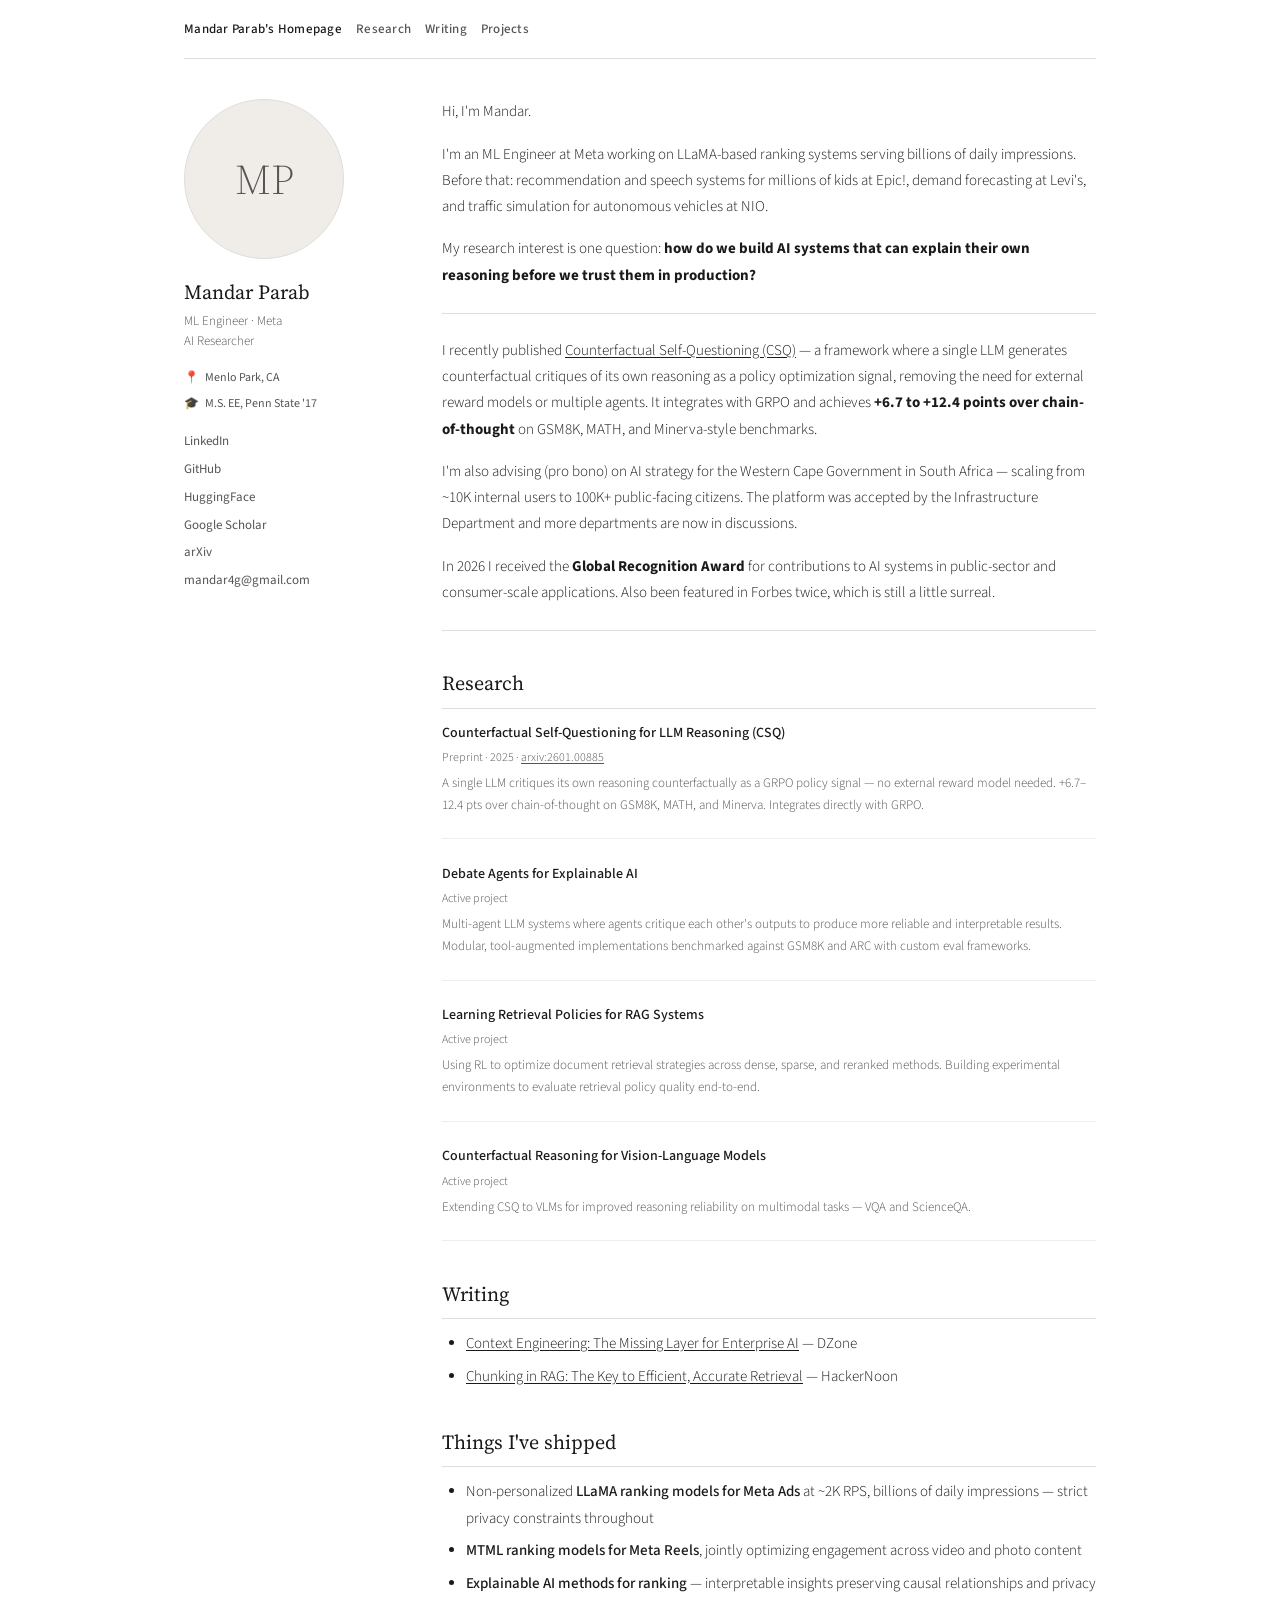
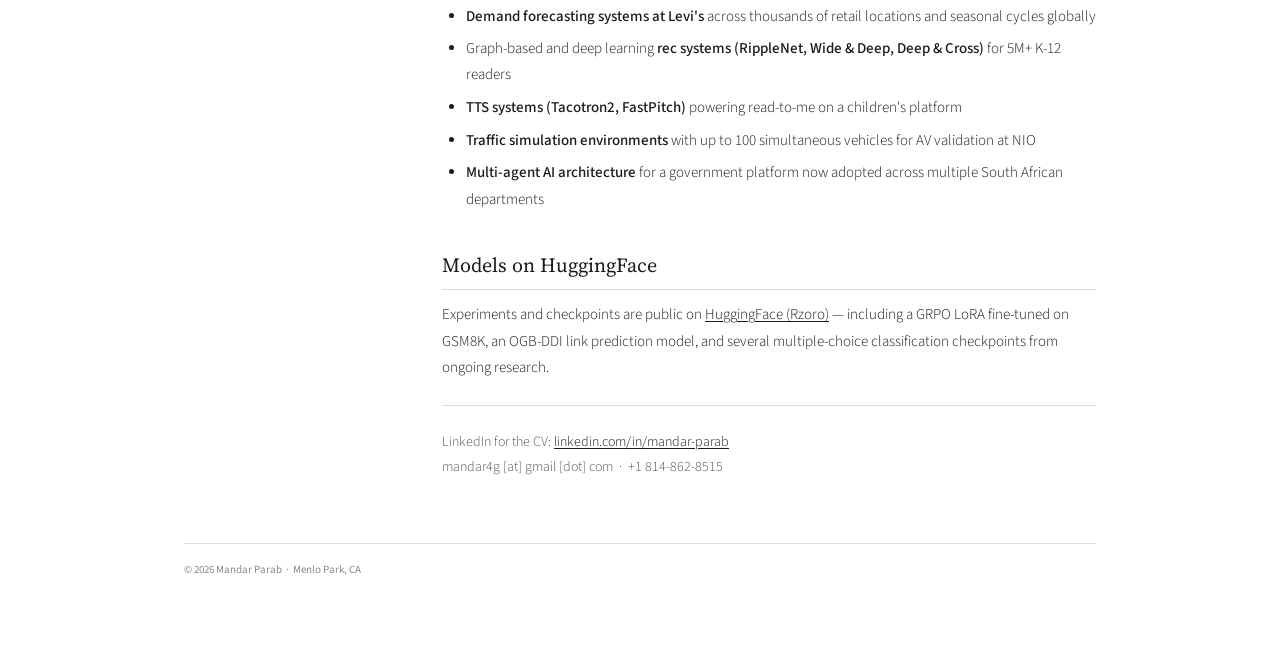
==== index.html @ c961f298 "initial site" ====
<!DOCTYPE html>
<html lang="en">
<head>
  <meta charset="UTF-8" />
  <meta name="viewport" content="width=device-width, initial-scale=1.0" />
  <title>Mandar Parab</title>
  <link rel="preconnect" href="https://fonts.googleapis.com" />
  <link rel="preconnect" href="https://fonts.gstatic.com" crossorigin />
  <link href="https://fonts.googleapis.com/css2?family=Source+Serif+4:ital,opsz,wght@0,8..60,300;0,8..60,400;1,8..60,300;1,8..60,400&family=Source+Sans+3:wght@300;400;500&display=swap" rel="stylesheet" />
  <style>
    *, *::before, *::after { box-sizing: border-box; margin: 0; padding: 0; }

    :root {
      --text: #1a1a1a;
      --text-muted: #555;
      --text-light: #888;
      --border: #ddd;
      --bg: #fff;
      --link: #1a1a1a;
    }

    body {
      font-family: 'Source Sans 3', Georgia, sans-serif;
      font-size: 15px;
      line-height: 1.75;
      color: var(--text);
      background: var(--bg);
    }

    .wrap {
      max-width: 960px;
      margin: 0 auto;
      padding: 0 1.5rem 5rem;
    }

    /* ── Nav ── */
    .topnav {
      border-bottom: 1px solid var(--border);
      padding: 1rem 0;
      margin-bottom: 2.5rem;
    }

    .topnav ul {
      list-style: none;
      display: flex;
      flex-wrap: wrap;
      gap: 0;
    }

    .topnav a {
      font-size: 13px;
      font-weight: 500;
      color: var(--text-muted);
      text-decoration: none;
      padding: 4px 14px;
      letter-spacing: 0.02em;
    }

    .topnav a:first-child { padding-left: 0; }
    .topnav a:hover, .topnav a.active { color: var(--text); }

    /* ── Layout ── */
    .layout {
      display: grid;
      grid-template-columns: 210px 1fr;
      gap: 3rem;
      align-items: start;
    }

    /* ── Sidebar ── */
    .sidebar {
      position: sticky;
      top: 1.5rem;
    }

    .avatar {
      width: 160px;
      height: 160px;
      border-radius: 50%;
      background: #f0ede8;
      border: 1px solid var(--border);
      display: flex;
      align-items: center;
      justify-content: center;
      margin-bottom: 1rem;
      overflow: hidden;
    }

    /* Swap the initials div for <img> once you have a photo:
       <img src="images/profile.jpg" alt="Mandar Parab" style="width:100%;height:100%;object-fit:cover;"> */
    .avatar-initials {
      font-size: 42px;
      font-weight: 300;
      color: var(--text-muted);
      font-family: 'Source Serif 4', Georgia, serif;
    }

    .sidebar-name {
      font-family: 'Source Serif 4', Georgia, serif;
      font-size: 20px;
      font-weight: 400;
      margin-bottom: 2px;
    }

    .sidebar-sub {
      font-size: 13px;
      color: var(--text-muted);
      font-weight: 300;
      margin-bottom: 1rem;
      line-height: 1.5;
    }

    .sidebar-meta {
      font-size: 12px;
      color: var(--text-muted);
      margin-bottom: 1rem;
    }

    .sidebar-meta-item {
      display: flex;
      align-items: flex-start;
      gap: 6px;
      margin-bottom: 5px;
    }

    .sidebar-links {
      list-style: none;
      font-size: 13px;
      margin-top: 1rem;
      display: flex;
      flex-direction: column;
      gap: 5px;
    }

    .sidebar-links a {
      color: var(--text-muted);
      text-decoration: none;
    }

    .sidebar-links a:hover {
      color: var(--text);
      text-decoration: underline;
    }

    /* ── Main ── */
    .main p {
      margin-bottom: 1rem;
      font-weight: 300;
    }

    .main h2 {
      font-family: 'Source Serif 4', Georgia, serif;
      font-size: 20px;
      font-weight: 400;
      margin: 2.2rem 0 0.75rem;
      padding-bottom: 0.4rem;
      border-bottom: 1px solid var(--border);
    }

    .main a {
      color: var(--link);
      text-decoration: underline;
      text-underline-offset: 2px;
    }

    .main a:hover { opacity: 0.65; }

    hr {
      border: none;
      border-top: 1px solid var(--border);
      margin: 1.5rem 0;
    }

    .main ul {
      padding-left: 1.5rem;
      margin-bottom: 1rem;
    }

    .main ul li {
      font-weight: 300;
      margin-bottom: 0.4rem;
    }

    .main ul li strong { font-weight: 500; }

    /* ── Research papers ── */
    .paper {
      margin-bottom: 1.4rem;
      padding-bottom: 1.4rem;
      border-bottom: 1px solid #eee;
    }

    .paper:last-child { border-bottom: none; margin-bottom: 0; padding-bottom: 0; }

    .paper-title {
      font-weight: 500;
      font-size: 14px;
      margin-bottom: 2px;
    }

    .paper-meta {
      font-size: 12px;
      color: var(--text-muted);
      font-weight: 300;
      margin-bottom: 5px;
    }

    .paper-meta a {
      color: var(--text-muted);
    }

    .paper-desc {
      font-size: 13px;
      color: var(--text-muted);
      font-weight: 300;
      line-height: 1.65;
    }

    /* ── Contact ── */
    .contact-line {
      font-size: 14px;
      color: var(--text-muted);
      font-weight: 300;
    }

    /* ── Footer ── */
    .footer {
      margin-top: 3rem;
      padding-top: 1rem;
      border-top: 1px solid var(--border);
      font-size: 11px;
      color: var(--text-light);
    }

    /* ── Responsive ── */
    @media (max-width: 640px) {
      .layout { grid-template-columns: 1fr; }
      .sidebar { position: static; }
      .avatar { width: 120px; height: 120px; }
      .topnav a { font-size: 12px; padding: 4px 8px; }
    }
  </style>
</head>
<body>
<div class="wrap">

  <nav class="topnav">
    <ul>
      <li><a href="index.html" class="active">Mandar Parab's Homepage</a></li>
      <li><a href="#research">Research</a></li>
      <li><a href="#writing">Writing</a></li>
      <li><a href="#projects">Projects</a></li>
    </ul>
  </nav>

  <div class="layout">

    <!-- ── Sidebar ── -->
    <aside class="sidebar">
      <div class="avatar">
        <!-- Replace with: <img src="images/profile.jpg" alt="Mandar Parab" style="width:100%;height:100%;object-fit:cover;border-radius:50%;"> -->
        <span class="avatar-initials">MP</span>
      </div>

      <div class="sidebar-name">Mandar Parab</div>
      <div class="sidebar-sub">
        ML Engineer · Meta<br>
        AI Researcher
      </div>

      <div class="sidebar-meta">
        <div class="sidebar-meta-item">
          <span>📍</span>
          <span>Menlo Park, CA</span>
        </div>
        <div class="sidebar-meta-item">
          <span>🎓</span>
          <span>M.S. EE, Penn State '17</span>
        </div>
      </div>

      <ul class="sidebar-links">
        <li><a href="https://www.linkedin.com/in/mandar-parab" target="_blank">LinkedIn</a></li>
        <li><a href="https://github.com/m-np" target="_blank">GitHub</a></li>
        <li><a href="https://huggingface.co/Rzoro" target="_blank">HuggingFace</a></li>
        <li><a href="https://scholar.google.com/citations?user=GoEEL2kAAAAJ&hl=en" target="_blank">Google Scholar</a></li>
        <li><a href="https://arxiv.org/abs/2601.00885" target="_blank">arXiv</a></li>
        <li><a href="mailto:mandar4g@gmail.com">mandar4g@gmail.com</a></li>
      </ul>
    </aside>

    <!-- ── Main content ── -->
    <main class="main">

      <p>Hi, I'm Mandar.</p>

      <p>
        I'm an ML Engineer at Meta working on LLaMA-based ranking systems serving billions of daily impressions. Before that: recommendation and speech systems for millions of kids at Epic!, demand forecasting at Levi's, and traffic simulation for autonomous vehicles at NIO.
      </p>

      <p>
        My research interest is one question: <strong>how do we build AI systems that can explain their own reasoning before we trust them in production?</strong>
      </p>

      <hr>

      <p>
        I recently published <a href="https://arxiv.org/abs/2601.00885" target="_blank">Counterfactual Self-Questioning (CSQ)</a> — a framework where a single LLM generates counterfactual critiques of its own reasoning as a policy optimization signal, removing the need for external reward models or multiple agents. It integrates with GRPO and achieves <strong>+6.7 to +12.4 points over chain-of-thought</strong> on GSM8K, MATH, and Minerva-style benchmarks.
      </p>

      <p>
        I'm also advising (pro bono) on AI strategy for the Western Cape Government in South Africa — scaling from ~10K internal users to 100K+ public-facing citizens. The platform was accepted by the Infrastructure Department and more departments are now in discussions.
      </p>

      <p>
        In 2026 I received the <strong>Global Recognition Award</strong> for contributions to AI systems in public-sector and consumer-scale applications. Also been featured in Forbes twice, which is still a little surreal.
      </p>

      <hr>

      <!-- ── Research ── -->
      <h2 id="research">Research</h2>

      <div class="paper">
        <div class="paper-title">Counterfactual Self-Questioning for LLM Reasoning (CSQ)</div>
        <div class="paper-meta">Preprint · 2025 · <a href="https://arxiv.org/abs/2601.00885" target="_blank">arxiv:2601.00885</a></div>
        <div class="paper-desc">A single LLM critiques its own reasoning counterfactually as a GRPO policy signal — no external reward model needed. +6.7–12.4 pts over chain-of-thought on GSM8K, MATH, and Minerva. Integrates directly with GRPO.</div>
      </div>

      <div class="paper">
        <div class="paper-title">Debate Agents for Explainable AI</div>
        <div class="paper-meta">Active project</div>
        <div class="paper-desc">Multi-agent LLM systems where agents critique each other's outputs to produce more reliable and interpretable results. Modular, tool-augmented implementations benchmarked against GSM8K and ARC with custom eval frameworks.</div>
      </div>

      <div class="paper">
        <div class="paper-title">Learning Retrieval Policies for RAG Systems</div>
        <div class="paper-meta">Active project</div>
        <div class="paper-desc">Using RL to optimize document retrieval strategies across dense, sparse, and reranked methods. Building experimental environments to evaluate retrieval policy quality end-to-end.</div>
      </div>

      <div class="paper">
        <div class="paper-title">Counterfactual Reasoning for Vision-Language Models</div>
        <div class="paper-meta">Active project</div>
        <div class="paper-desc">Extending CSQ to VLMs for improved reasoning reliability on multimodal tasks — VQA and ScienceQA.</div>
      </div>

      <!-- ── Writing ── -->
      <h2 id="writing">Writing</h2>

      <ul>
        <li>
          <a href="https://dzone.com/articles/context-engineering-the-missing-layer-for-enterpri" target="_blank">Context Engineering: The Missing Layer for Enterprise AI</a>
          — DZone
        </li>
        <li>
          <a href="https://hackernoon.com/chunking-in-rag-the-key-to-efficient-accurate-retrieval" target="_blank">Chunking in RAG: The Key to Efficient, Accurate Retrieval</a>
          — HackerNoon
        </li>
      </ul>

      <!-- ── Projects ── -->
      <h2 id="projects">Things I've shipped</h2>

      <ul>
        <li>Non-personalized <strong>LLaMA ranking models for Meta Ads</strong> at ~2K RPS, billions of daily impressions — strict privacy constraints throughout</li>
        <li><strong>MTML ranking models for Meta Reels</strong>, jointly optimizing engagement across video and photo content</li>
        <li><strong>Explainable AI methods for ranking</strong> — interpretable insights preserving causal relationships and privacy</li>
        <li><strong>Demand forecasting systems at Levi's</strong> across thousands of retail locations and seasonal cycles globally</li>
        <li>Graph-based and deep learning <strong>rec systems (RippleNet, Wide &amp; Deep, Deep &amp; Cross)</strong> for 5M+ K-12 readers</li>
        <li><strong>TTS systems (Tacotron2, FastPitch)</strong> powering read-to-me on a children's platform</li>
        <li><strong>Traffic simulation environments</strong> with up to 100 simultaneous vehicles for AV validation at NIO</li>
        <li><strong>Multi-agent AI architecture</strong> for a government platform now adopted across multiple South African departments</li>
      </ul>

      <h2>Models on HuggingFace</h2>

      <p>
        Experiments and checkpoints are public on <a href="https://huggingface.co/Rzoro" target="_blank">HuggingFace (Rzoro)</a> — including a GRPO LoRA fine-tuned on GSM8K, an OGB-DDI link prediction model, and several multiple-choice classification checkpoints from ongoing research.
      </p>

      <hr>

      <p class="contact-line">
        LinkedIn for the CV: <a href="https://www.linkedin.com/in/mandar-parab" target="_blank">linkedin.com/in/mandar-parab</a><br>
        mandar4g [at] gmail [dot] com &nbsp;·&nbsp; +1 814-862-8515
      </p>

    </main>
  </div>

  <div class="footer">
    &copy; 2026 Mandar Parab &nbsp;·&nbsp; Menlo Park, CA
  </div>

</div>
</body>
</html>
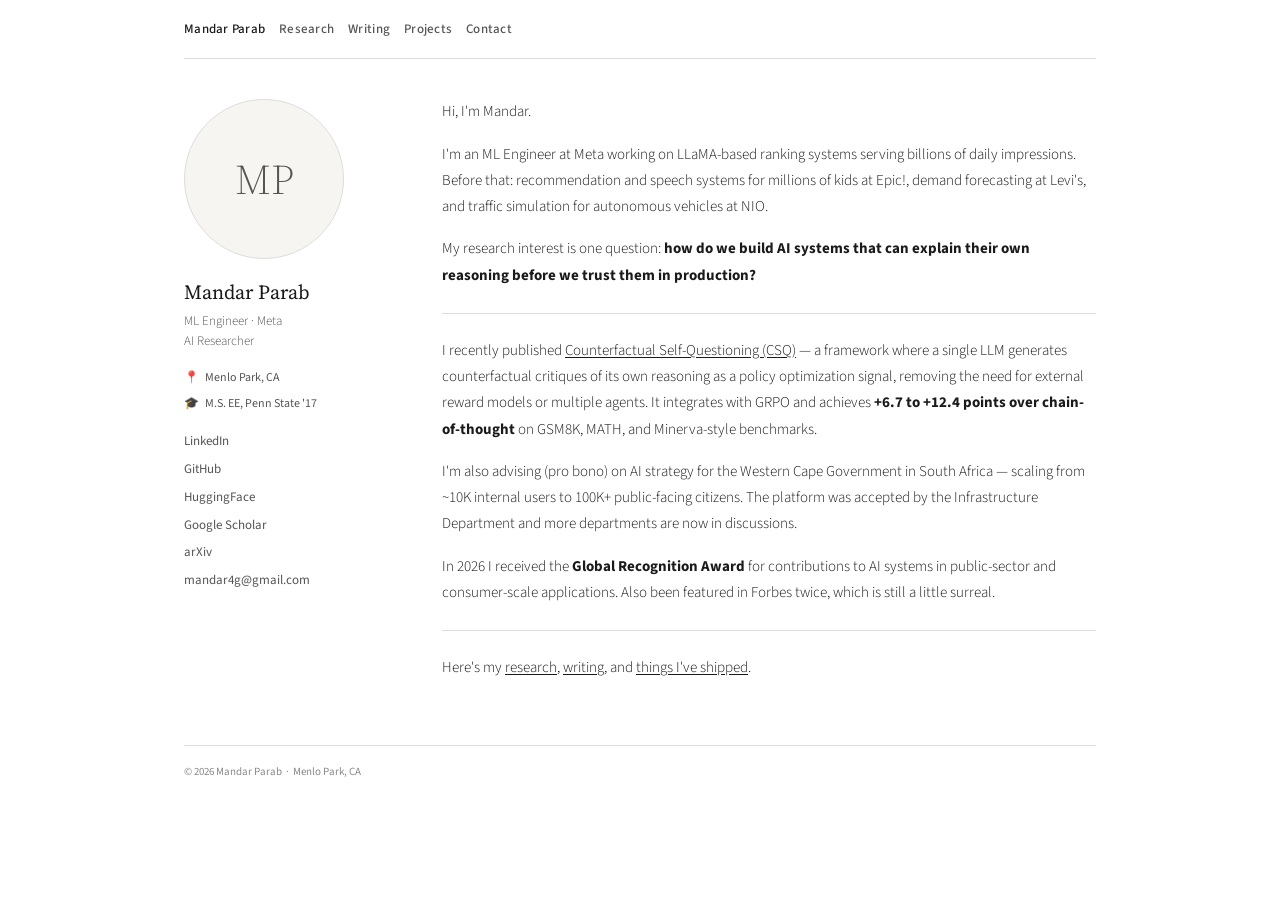
==== commit e18a935e: "add multi files" ====
--- a/index.html
+++ b/index.html
@@ -7,278 +7,35 @@
   <link rel="preconnect" href="https://fonts.googleapis.com" />
   <link rel="preconnect" href="https://fonts.gstatic.com" crossorigin />
   <link href="https://fonts.googleapis.com/css2?family=Source+Serif+4:ital,opsz,wght@0,8..60,300;0,8..60,400;1,8..60,300;1,8..60,400&family=Source+Sans+3:wght@300;400;500&display=swap" rel="stylesheet" />
-  <style>
-    *, *::before, *::after { box-sizing: border-box; margin: 0; padding: 0; }
-
-    :root {
-      --text: #1a1a1a;
-      --text-muted: #555;
-      --text-light: #888;
-      --border: #ddd;
-      --bg: #fff;
-      --link: #1a1a1a;
-    }
-
-    body {
-      font-family: 'Source Sans 3', Georgia, sans-serif;
-      font-size: 15px;
-      line-height: 1.75;
-      color: var(--text);
-      background: var(--bg);
-    }
-
-    .wrap {
-      max-width: 960px;
-      margin: 0 auto;
-      padding: 0 1.5rem 5rem;
-    }
-
-    /* ── Nav ── */
-    .topnav {
-      border-bottom: 1px solid var(--border);
-      padding: 1rem 0;
-      margin-bottom: 2.5rem;
-    }
-
-    .topnav ul {
-      list-style: none;
-      display: flex;
-      flex-wrap: wrap;
-      gap: 0;
-    }
-
-    .topnav a {
-      font-size: 13px;
-      font-weight: 500;
-      color: var(--text-muted);
-      text-decoration: none;
-      padding: 4px 14px;
-      letter-spacing: 0.02em;
-    }
-
-    .topnav a:first-child { padding-left: 0; }
-    .topnav a:hover, .topnav a.active { color: var(--text); }
-
-    /* ── Layout ── */
-    .layout {
-      display: grid;
-      grid-template-columns: 210px 1fr;
-      gap: 3rem;
-      align-items: start;
-    }
-
-    /* ── Sidebar ── */
-    .sidebar {
-      position: sticky;
-      top: 1.5rem;
-    }
-
-    .avatar {
-      width: 160px;
-      height: 160px;
-      border-radius: 50%;
-      background: #f0ede8;
-      border: 1px solid var(--border);
-      display: flex;
-      align-items: center;
-      justify-content: center;
-      margin-bottom: 1rem;
-      overflow: hidden;
-    }
-
-    /* Swap the initials div for <img> once you have a photo:
-       <img src="images/profile.jpg" alt="Mandar Parab" style="width:100%;height:100%;object-fit:cover;"> */
-    .avatar-initials {
-      font-size: 42px;
-      font-weight: 300;
-      color: var(--text-muted);
-      font-family: 'Source Serif 4', Georgia, serif;
-    }
-
-    .sidebar-name {
-      font-family: 'Source Serif 4', Georgia, serif;
-      font-size: 20px;
-      font-weight: 400;
-      margin-bottom: 2px;
-    }
-
-    .sidebar-sub {
-      font-size: 13px;
-      color: var(--text-muted);
-      font-weight: 300;
-      margin-bottom: 1rem;
-      line-height: 1.5;
-    }
-
-    .sidebar-meta {
-      font-size: 12px;
-      color: var(--text-muted);
-      margin-bottom: 1rem;
-    }
-
-    .sidebar-meta-item {
-      display: flex;
-      align-items: flex-start;
-      gap: 6px;
-      margin-bottom: 5px;
-    }
-
-    .sidebar-links {
-      list-style: none;
-      font-size: 13px;
-      margin-top: 1rem;
-      display: flex;
-      flex-direction: column;
-      gap: 5px;
-    }
-
-    .sidebar-links a {
-      color: var(--text-muted);
-      text-decoration: none;
-    }
-
-    .sidebar-links a:hover {
-      color: var(--text);
-      text-decoration: underline;
-    }
-
-    /* ── Main ── */
-    .main p {
-      margin-bottom: 1rem;
-      font-weight: 300;
-    }
-
-    .main h2 {
-      font-family: 'Source Serif 4', Georgia, serif;
-      font-size: 20px;
-      font-weight: 400;
-      margin: 2.2rem 0 0.75rem;
-      padding-bottom: 0.4rem;
-      border-bottom: 1px solid var(--border);
-    }
-
-    .main a {
-      color: var(--link);
-      text-decoration: underline;
-      text-underline-offset: 2px;
-    }
-
-    .main a:hover { opacity: 0.65; }
-
-    hr {
-      border: none;
-      border-top: 1px solid var(--border);
-      margin: 1.5rem 0;
-    }
-
-    .main ul {
-      padding-left: 1.5rem;
-      margin-bottom: 1rem;
-    }
-
-    .main ul li {
-      font-weight: 300;
-      margin-bottom: 0.4rem;
-    }
-
-    .main ul li strong { font-weight: 500; }
-
-    /* ── Research papers ── */
-    .paper {
-      margin-bottom: 1.4rem;
-      padding-bottom: 1.4rem;
-      border-bottom: 1px solid #eee;
-    }
-
-    .paper:last-child { border-bottom: none; margin-bottom: 0; padding-bottom: 0; }
-
-    .paper-title {
-      font-weight: 500;
-      font-size: 14px;
-      margin-bottom: 2px;
-    }
-
-    .paper-meta {
-      font-size: 12px;
-      color: var(--text-muted);
-      font-weight: 300;
-      margin-bottom: 5px;
-    }
-
-    .paper-meta a {
-      color: var(--text-muted);
-    }
-
-    .paper-desc {
-      font-size: 13px;
-      color: var(--text-muted);
-      font-weight: 300;
-      line-height: 1.65;
-    }
-
-    /* ── Contact ── */
-    .contact-line {
-      font-size: 14px;
-      color: var(--text-muted);
-      font-weight: 300;
-    }
-
-    /* ── Footer ── */
-    .footer {
-      margin-top: 3rem;
-      padding-top: 1rem;
-      border-top: 1px solid var(--border);
-      font-size: 11px;
-      color: var(--text-light);
-    }
-
-    /* ── Responsive ── */
-    @media (max-width: 640px) {
-      .layout { grid-template-columns: 1fr; }
-      .sidebar { position: static; }
-      .avatar { width: 120px; height: 120px; }
-      .topnav a { font-size: 12px; padding: 4px 8px; }
-    }
-  </style>
+  <link rel="stylesheet" href="css/style.css" />
 </head>
 <body>
 <div class="wrap">
 
   <nav class="topnav">
     <ul>
-      <li><a href="index.html" class="active">Mandar Parab's Homepage</a></li>
-      <li><a href="#research">Research</a></li>
-      <li><a href="#writing">Writing</a></li>
-      <li><a href="#projects">Projects</a></li>
+      <li><a href="index.html" class="active">Mandar Parab</a></li>
+      <li><a href="research.html">Research</a></li>
+      <li><a href="writing.html">Writing</a></li>
+      <li><a href="projects.html">Projects</a></li>
+      <li><a href="contact.html">Contact</a></li>
     </ul>
   </nav>
 
   <div class="layout">
 
-    <!-- ── Sidebar ── -->
     <aside class="sidebar">
       <div class="avatar">
-        <!-- Replace with: <img src="images/profile.jpg" alt="Mandar Parab" style="width:100%;height:100%;object-fit:cover;border-radius:50%;"> -->
+        <!-- Add your photo: replace the span below with
+             <img src="images/profile.jpg" alt="Mandar Parab"> -->
         <span class="avatar-initials">MP</span>
       </div>
-
       <div class="sidebar-name">Mandar Parab</div>
-      <div class="sidebar-sub">
-        ML Engineer · Meta<br>
-        AI Researcher
+      <div class="sidebar-sub">ML Engineer · Meta<br>AI Researcher</div>
+      <div class="sidebar-meta">
+        <div class="sidebar-meta-item"><span>📍</span><span>Menlo Park, CA</span></div>
+        <div class="sidebar-meta-item"><span>🎓</span><span>M.S. EE, Penn State '17</span></div>
       </div>
-
-      <div class="sidebar-meta">
-        <div class="sidebar-meta-item">
-          <span>📍</span>
-          <span>Menlo Park, CA</span>
-        </div>
-        <div class="sidebar-meta-item">
-          <span>🎓</span>
-          <span>M.S. EE, Penn State '17</span>
-        </div>
-      </div>
-
       <ul class="sidebar-links">
         <li><a href="https://www.linkedin.com/in/mandar-parab" target="_blank">LinkedIn</a></li>
         <li><a href="https://github.com/m-np" target="_blank">GitHub</a></li>
@@ -289,109 +46,54 @@
       </ul>
     </aside>
 
-    <!-- ── Main content ── -->
     <main class="main">
-
       <p>Hi, I'm Mandar.</p>
 
       <p>
-        I'm an ML Engineer at Meta working on LLaMA-based ranking systems serving billions of daily impressions. Before that: recommendation and speech systems for millions of kids at Epic!, demand forecasting at Levi's, and traffic simulation for autonomous vehicles at NIO.
+        I'm an ML Engineer at Meta working on LLaMA-based ranking systems serving billions of daily impressions.
+        Before that: recommendation and speech systems for millions of kids at Epic!, demand forecasting at Levi's,
+        and traffic simulation for autonomous vehicles at NIO.
       </p>
 
       <p>
-        My research interest is one question: <strong>how do we build AI systems that can explain their own reasoning before we trust them in production?</strong>
+        My research interest is one question: <strong>how do we build AI systems that can explain their own
+        reasoning before we trust them in production?</strong>
       </p>
 
       <hr>
 
       <p>
-        I recently published <a href="https://arxiv.org/abs/2601.00885" target="_blank">Counterfactual Self-Questioning (CSQ)</a> — a framework where a single LLM generates counterfactual critiques of its own reasoning as a policy optimization signal, removing the need for external reward models or multiple agents. It integrates with GRPO and achieves <strong>+6.7 to +12.4 points over chain-of-thought</strong> on GSM8K, MATH, and Minerva-style benchmarks.
+        I recently published <a href="https://arxiv.org/abs/2601.00885" target="_blank">Counterfactual
+        Self-Questioning (CSQ)</a> — a framework where a single LLM generates counterfactual critiques of its
+        own reasoning as a policy optimization signal, removing the need for external reward models or multiple
+        agents. It integrates with GRPO and achieves <strong>+6.7 to +12.4 points over chain-of-thought</strong>
+        on GSM8K, MATH, and Minerva-style benchmarks.
       </p>
 
       <p>
-        I'm also advising (pro bono) on AI strategy for the Western Cape Government in South Africa — scaling from ~10K internal users to 100K+ public-facing citizens. The platform was accepted by the Infrastructure Department and more departments are now in discussions.
+        I'm also advising (pro bono) on AI strategy for the Western Cape Government in South Africa — scaling
+        from ~10K internal users to 100K+ public-facing citizens. The platform was accepted by the Infrastructure
+        Department and more departments are now in discussions.
       </p>
 
       <p>
-        In 2026 I received the <strong>Global Recognition Award</strong> for contributions to AI systems in public-sector and consumer-scale applications. Also been featured in Forbes twice, which is still a little surreal.
+        In 2026 I received the <strong>Global Recognition Award</strong> for contributions to AI systems in
+        public-sector and consumer-scale applications. Also been featured in Forbes twice, which is still
+        a little surreal.
       </p>
 
       <hr>
 
-      <!-- ── Research ── -->
-      <h2 id="research">Research</h2>
+      <p>
+        Here's my <a href="research.html">research</a>,
+        <a href="writing.html">writing</a>,
+        and <a href="projects.html">things I've shipped</a>.
+      </p>
+    </main>
 
-      <div class="paper">
-        <div class="paper-title">Counterfactual Self-Questioning for LLM Reasoning (CSQ)</div>
-        <div class="paper-meta">Preprint · 2025 · <a href="https://arxiv.org/abs/2601.00885" target="_blank">arxiv:2601.00885</a></div>
-        <div class="paper-desc">A single LLM critiques its own reasoning counterfactually as a GRPO policy signal — no external reward model needed. +6.7–12.4 pts over chain-of-thought on GSM8K, MATH, and Minerva. Integrates directly with GRPO.</div>
-      </div>
-
-      <div class="paper">
-        <div class="paper-title">Debate Agents for Explainable AI</div>
-        <div class="paper-meta">Active project</div>
-        <div class="paper-desc">Multi-agent LLM systems where agents critique each other's outputs to produce more reliable and interpretable results. Modular, tool-augmented implementations benchmarked against GSM8K and ARC with custom eval frameworks.</div>
-      </div>
-
-      <div class="paper">
-        <div class="paper-title">Learning Retrieval Policies for RAG Systems</div>
-        <div class="paper-meta">Active project</div>
-        <div class="paper-desc">Using RL to optimize document retrieval strategies across dense, sparse, and reranked methods. Building experimental environments to evaluate retrieval policy quality end-to-end.</div>
-      </div>
-
-      <div class="paper">
-        <div class="paper-title">Counterfactual Reasoning for Vision-Language Models</div>
-        <div class="paper-meta">Active project</div>
-        <div class="paper-desc">Extending CSQ to VLMs for improved reasoning reliability on multimodal tasks — VQA and ScienceQA.</div>
-      </div>
-
-      <!-- ── Writing ── -->
-      <h2 id="writing">Writing</h2>
-
-      <ul>
-        <li>
-          <a href="https://dzone.com/articles/context-engineering-the-missing-layer-for-enterpri" target="_blank">Context Engineering: The Missing Layer for Enterprise AI</a>
-          — DZone
-        </li>
-        <li>
-          <a href="https://hackernoon.com/chunking-in-rag-the-key-to-efficient-accurate-retrieval" target="_blank">Chunking in RAG: The Key to Efficient, Accurate Retrieval</a>
-          — HackerNoon
-        </li>
-      </ul>
-
-      <!-- ── Projects ── -->
-      <h2 id="projects">Things I've shipped</h2>
-
-      <ul>
-        <li>Non-personalized <strong>LLaMA ranking models for Meta Ads</strong> at ~2K RPS, billions of daily impressions — strict privacy constraints throughout</li>
-        <li><strong>MTML ranking models for Meta Reels</strong>, jointly optimizing engagement across video and photo content</li>
-        <li><strong>Explainable AI methods for ranking</strong> — interpretable insights preserving causal relationships and privacy</li>
-        <li><strong>Demand forecasting systems at Levi's</strong> across thousands of retail locations and seasonal cycles globally</li>
-        <li>Graph-based and deep learning <strong>rec systems (RippleNet, Wide &amp; Deep, Deep &amp; Cross)</strong> for 5M+ K-12 readers</li>
-        <li><strong>TTS systems (Tacotron2, FastPitch)</strong> powering read-to-me on a children's platform</li>
-        <li><strong>Traffic simulation environments</strong> with up to 100 simultaneous vehicles for AV validation at NIO</li>
-        <li><strong>Multi-agent AI architecture</strong> for a government platform now adopted across multiple South African departments</li>
-      </ul>
-
-      <h2>Models on HuggingFace</h2>
-
-      <p>
-        Experiments and checkpoints are public on <a href="https://huggingface.co/Rzoro" target="_blank">HuggingFace (Rzoro)</a> — including a GRPO LoRA fine-tuned on GSM8K, an OGB-DDI link prediction model, and several multiple-choice classification checkpoints from ongoing research.
-      </p>
-
-      <hr>
-
-      <p class="contact-line">
-        LinkedIn for the CV: <a href="https://www.linkedin.com/in/mandar-parab" target="_blank">linkedin.com/in/mandar-parab</a><br>
-        mandar4g [at] gmail [dot] com &nbsp;·&nbsp; +1 814-862-8515
-      </p>
-
-    </main>
   </div>
 
-  <div class="footer">
-    &copy; 2026 Mandar Parab &nbsp;·&nbsp; Menlo Park, CA
-  </div>
+  <div class="footer">&copy; 2026 Mandar Parab &nbsp;·&nbsp; Menlo Park, CA</div>
 
 </div>
 </body>
--- a/css/style.css
+++ b/css/style.css
@@ -0,0 +1,348 @@
+/* ── Reset ── */
+*, *::before, *::after { box-sizing: border-box; margin: 0; padding: 0; }
+
+/* ── Variables ── */
+:root {
+  --text: #1a1a1a;
+  --text-muted: #555;
+  --text-light: #888;
+  --border: #ddd;
+  --border-light: #eee;
+  --bg: #fff;
+  --bg-soft: #f7f5f2;
+}
+
+/* ── Base ── */
+body {
+  font-family: 'Source Sans 3', Georgia, sans-serif;
+  font-size: 15px;
+  line-height: 1.75;
+  color: var(--text);
+  background: var(--bg);
+}
+
+a {
+  color: var(--text);
+  text-decoration: underline;
+  text-underline-offset: 2px;
+}
+
+a:hover { opacity: 0.65; }
+
+/* ── Wrapper ── */
+.wrap {
+  max-width: 960px;
+  margin: 0 auto;
+  padding: 0 1.5rem 5rem;
+}
+
+/* ── Top Nav ── */
+.topnav {
+  border-bottom: 1px solid var(--border);
+  padding: 1rem 0;
+  margin-bottom: 2.5rem;
+}
+
+.topnav ul {
+  list-style: none;
+  display: flex;
+  flex-wrap: wrap;
+  gap: 0;
+}
+
+.topnav a {
+  font-size: 13px;
+  font-weight: 500;
+  color: var(--text-muted);
+  text-decoration: none;
+  padding: 4px 14px;
+  letter-spacing: 0.02em;
+}
+
+.topnav a:first-child { padding-left: 0; }
+.topnav a:hover { color: var(--text); }
+.topnav a.active { color: var(--text); text-decoration: none; }
+
+/* ── Layout ── */
+.layout {
+  display: grid;
+  grid-template-columns: 210px 1fr;
+  gap: 3rem;
+  align-items: start;
+}
+
+/* ── Sidebar ── */
+.sidebar {
+  position: sticky;
+  top: 1.5rem;
+}
+
+.avatar {
+  width: 160px;
+  height: 160px;
+  border-radius: 50%;
+  background: var(--bg-soft);
+  border: 1px solid var(--border);
+  display: flex;
+  align-items: center;
+  justify-content: center;
+  margin-bottom: 1rem;
+  overflow: hidden;
+}
+
+.avatar img {
+  width: 100%;
+  height: 100%;
+  object-fit: cover;
+  border-radius: 50%;
+}
+
+.avatar-initials {
+  font-size: 42px;
+  font-weight: 300;
+  color: var(--text-muted);
+  font-family: 'Source Serif 4', Georgia, serif;
+}
+
+.sidebar-name {
+  font-family: 'Source Serif 4', Georgia, serif;
+  font-size: 20px;
+  font-weight: 400;
+  margin-bottom: 2px;
+}
+
+.sidebar-sub {
+  font-size: 13px;
+  color: var(--text-muted);
+  font-weight: 300;
+  margin-bottom: 1rem;
+  line-height: 1.5;
+}
+
+.sidebar-meta {
+  font-size: 12px;
+  color: var(--text-muted);
+  margin-bottom: 1rem;
+}
+
+.sidebar-meta-item {
+  display: flex;
+  align-items: flex-start;
+  gap: 6px;
+  margin-bottom: 5px;
+}
+
+.sidebar-links {
+  list-style: none;
+  font-size: 13px;
+  margin-top: 1rem;
+  display: flex;
+  flex-direction: column;
+  gap: 5px;
+}
+
+.sidebar-links a {
+  color: var(--text-muted);
+  text-decoration: none;
+}
+
+.sidebar-links a:hover {
+  color: var(--text);
+  text-decoration: underline;
+}
+
+/* ── Main content ── */
+.main p {
+  margin-bottom: 1rem;
+  font-weight: 300;
+}
+
+.main h1 {
+  font-family: 'Source Serif 4', Georgia, serif;
+  font-size: 26px;
+  font-weight: 400;
+  margin-bottom: 1.5rem;
+  padding-bottom: 0.5rem;
+  border-bottom: 1px solid var(--border);
+}
+
+.main h2 {
+  font-family: 'Source Serif 4', Georgia, serif;
+  font-size: 20px;
+  font-weight: 400;
+  margin: 2.2rem 0 0.75rem;
+  padding-bottom: 0.4rem;
+  border-bottom: 1px solid var(--border);
+}
+
+.main h3 {
+  font-size: 15px;
+  font-weight: 500;
+  margin-bottom: 0.3rem;
+}
+
+hr {
+  border: none;
+  border-top: 1px solid var(--border);
+  margin: 1.5rem 0;
+}
+
+.main ul {
+  padding-left: 1.5rem;
+  margin-bottom: 1rem;
+}
+
+.main ul li {
+  font-weight: 300;
+  margin-bottom: 0.4rem;
+}
+
+.main ul li strong { font-weight: 500; }
+
+/* ── Paper / Research card ── */
+.paper {
+  margin-bottom: 1.6rem;
+  padding-bottom: 1.6rem;
+  border-bottom: 1px solid var(--border-light);
+}
+
+.paper:last-child { border-bottom: none; margin-bottom: 0; padding-bottom: 0; }
+
+.paper-title {
+  font-weight: 500;
+  font-size: 15px;
+  margin-bottom: 2px;
+}
+
+.paper-meta {
+  font-size: 12px;
+  color: var(--text-muted);
+  font-weight: 300;
+  margin-bottom: 6px;
+}
+
+.paper-meta a { color: var(--text-muted); }
+
+.paper-desc {
+  font-size: 13px;
+  color: var(--text-muted);
+  font-weight: 300;
+  line-height: 1.65;
+}
+
+.paper-tags {
+  margin-top: 8px;
+  display: flex;
+  flex-wrap: wrap;
+  gap: 5px;
+}
+
+.tag {
+  font-size: 11px;
+  padding: 2px 8px;
+  border: 1px solid var(--border);
+  color: var(--text-muted);
+  letter-spacing: 0.04em;
+  border-radius: 2px;
+}
+
+/* ── Writing card ── */
+.writing-item {
+  margin-bottom: 1.4rem;
+  padding-bottom: 1.4rem;
+  border-bottom: 1px solid var(--border-light);
+}
+
+.writing-item:last-child { border-bottom: none; }
+
+.writing-pub {
+  font-size: 11px;
+  text-transform: uppercase;
+  letter-spacing: 0.09em;
+  color: var(--text-light);
+  margin-bottom: 4px;
+}
+
+.writing-title {
+  font-family: 'Source Serif 4', Georgia, serif;
+  font-size: 17px;
+  font-weight: 400;
+  margin-bottom: 4px;
+}
+
+.writing-desc {
+  font-size: 13px;
+  color: var(--text-muted);
+  font-weight: 300;
+  margin-bottom: 6px;
+  line-height: 1.6;
+}
+
+/* ── Project / shipped item ── */
+.project-item {
+  margin-bottom: 1.6rem;
+  padding-bottom: 1.6rem;
+  border-bottom: 1px solid var(--border-light);
+}
+
+.project-item:last-child { border-bottom: none; }
+
+.project-company {
+  font-size: 11px;
+  text-transform: uppercase;
+  letter-spacing: 0.09em;
+  color: var(--text-light);
+  margin-bottom: 3px;
+}
+
+.project-title {
+  font-weight: 500;
+  font-size: 15px;
+  margin-bottom: 5px;
+}
+
+.project-desc {
+  font-size: 13px;
+  color: var(--text-muted);
+  font-weight: 300;
+  line-height: 1.65;
+}
+
+/* ── Contact ── */
+.contact-block {
+  margin-bottom: 2rem;
+}
+
+.contact-label {
+  font-size: 11px;
+  text-transform: uppercase;
+  letter-spacing: 0.09em;
+  color: var(--text-light);
+  margin-bottom: 4px;
+}
+
+.contact-value {
+  font-size: 15px;
+  font-weight: 300;
+}
+
+.contact-value a {
+  color: var(--text);
+}
+
+/* ── Footer ── */
+.footer {
+  margin-top: 3rem;
+  padding-top: 1rem;
+  border-top: 1px solid var(--border);
+  font-size: 11px;
+  color: var(--text-light);
+}
+
+/* ── Responsive ── */
+@media (max-width: 640px) {
+  .layout { grid-template-columns: 1fr; }
+  .sidebar { position: static; }
+  .avatar { width: 120px; height: 120px; }
+  .topnav a { font-size: 12px; padding: 4px 8px; }
+}
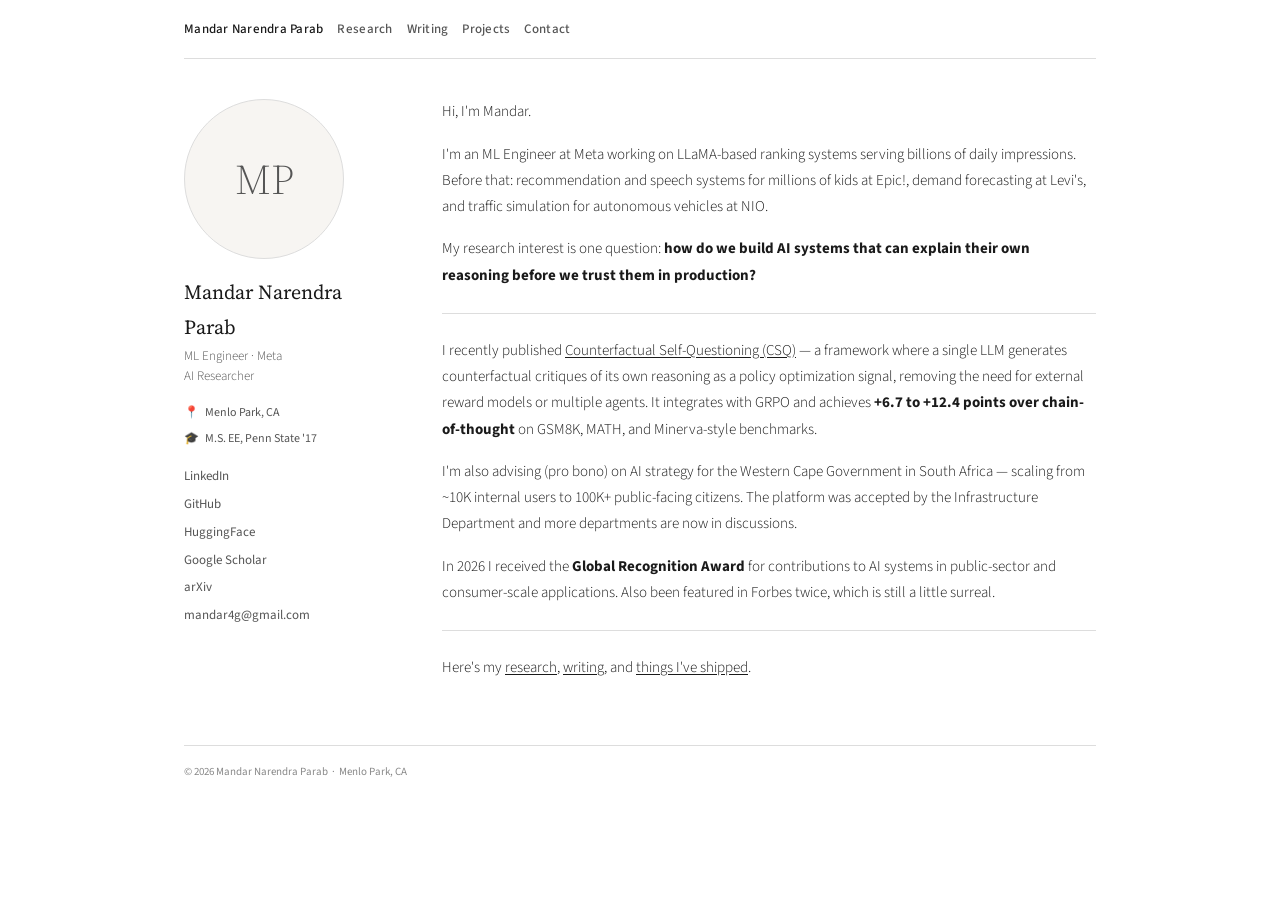
==== commit d5a74483: "update name" ====
--- a/index.html
+++ b/index.html
@@ -1,100 +1,106 @@
 <!DOCTYPE html>
 <html lang="en">
+
 <head>
   <meta charset="UTF-8" />
   <meta name="viewport" content="width=device-width, initial-scale=1.0" />
-  <title>Mandar Parab</title>
+  <title>Mandar Narendra Parab</title>
   <link rel="preconnect" href="https://fonts.googleapis.com" />
   <link rel="preconnect" href="https://fonts.gstatic.com" crossorigin />
-  <link href="https://fonts.googleapis.com/css2?family=Source+Serif+4:ital,opsz,wght@0,8..60,300;0,8..60,400;1,8..60,300;1,8..60,400&family=Source+Sans+3:wght@300;400;500&display=swap" rel="stylesheet" />
+  <link
+    href="https://fonts.googleapis.com/css2?family=Source+Serif+4:ital,opsz,wght@0,8..60,300;0,8..60,400;1,8..60,300;1,8..60,400&family=Source+Sans+3:wght@300;400;500&display=swap"
+    rel="stylesheet" />
   <link rel="stylesheet" href="css/style.css" />
 </head>
+
 <body>
-<div class="wrap">
+  <div class="wrap">
 
-  <nav class="topnav">
-    <ul>
-      <li><a href="index.html" class="active">Mandar Parab</a></li>
-      <li><a href="research.html">Research</a></li>
-      <li><a href="writing.html">Writing</a></li>
-      <li><a href="projects.html">Projects</a></li>
-      <li><a href="contact.html">Contact</a></li>
-    </ul>
-  </nav>
+    <nav class="topnav">
+      <ul>
+        <li><a href="index.html" class="active">Mandar Narendra Parab</a></li>
+        <li><a href="research.html">Research</a></li>
+        <li><a href="writing.html">Writing</a></li>
+        <li><a href="projects.html">Projects</a></li>
+        <li><a href="contact.html">Contact</a></li>
+      </ul>
+    </nav>
 
-  <div class="layout">
+    <div class="layout">
 
-    <aside class="sidebar">
-      <div class="avatar">
-        <!-- Add your photo: replace the span below with
-             <img src="images/profile.jpg" alt="Mandar Parab"> -->
-        <span class="avatar-initials">MP</span>
-      </div>
-      <div class="sidebar-name">Mandar Parab</div>
-      <div class="sidebar-sub">ML Engineer · Meta<br>AI Researcher</div>
-      <div class="sidebar-meta">
-        <div class="sidebar-meta-item"><span>📍</span><span>Menlo Park, CA</span></div>
-        <div class="sidebar-meta-item"><span>🎓</span><span>M.S. EE, Penn State '17</span></div>
-      </div>
-      <ul class="sidebar-links">
-        <li><a href="https://www.linkedin.com/in/mandar-parab" target="_blank">LinkedIn</a></li>
-        <li><a href="https://github.com/m-np" target="_blank">GitHub</a></li>
-        <li><a href="https://huggingface.co/Rzoro" target="_blank">HuggingFace</a></li>
-        <li><a href="https://scholar.google.com/citations?user=GoEEL2kAAAAJ&hl=en" target="_blank">Google Scholar</a></li>
-        <li><a href="https://arxiv.org/abs/2601.00885" target="_blank">arXiv</a></li>
-        <li><a href="mailto:mandar4g@gmail.com">mandar4g@gmail.com</a></li>
-      </ul>
-    </aside>
+      <aside class="sidebar">
+        <div class="avatar">
+          <!-- Add your photo: replace the span below with
+             <img src="images/profile.jpg" alt="Mandar Narendra Parab"> -->
+          <span class="avatar-initials">MP</span>
+        </div>
+        <div class="sidebar-name">Mandar Narendra Parab</div>
+        <div class="sidebar-sub">ML Engineer · Meta<br>AI Researcher</div>
+        <div class="sidebar-meta">
+          <div class="sidebar-meta-item"><span>📍</span><span>Menlo Park, CA</span></div>
+          <div class="sidebar-meta-item"><span>🎓</span><span>M.S. EE, Penn State '17</span></div>
+        </div>
+        <ul class="sidebar-links">
+          <li><a href="https://www.linkedin.com/in/mandar-parab" target="_blank">LinkedIn</a></li>
+          <li><a href="https://github.com/m-np" target="_blank">GitHub</a></li>
+          <li><a href="https://huggingface.co/Rzoro" target="_blank">HuggingFace</a></li>
+          <li><a href="https://scholar.google.com/citations?user=GoEEL2kAAAAJ&hl=en" target="_blank">Google Scholar</a>
+          </li>
+          <li><a href="https://arxiv.org/abs/2601.00885" target="_blank">arXiv</a></li>
+          <li><a href="mailto:mandar4g@gmail.com">mandar4g@gmail.com</a></li>
+        </ul>
+      </aside>
 
-    <main class="main">
-      <p>Hi, I'm Mandar.</p>
+      <main class="main">
+        <p>Hi, I'm Mandar.</p>
 
-      <p>
-        I'm an ML Engineer at Meta working on LLaMA-based ranking systems serving billions of daily impressions.
-        Before that: recommendation and speech systems for millions of kids at Epic!, demand forecasting at Levi's,
-        and traffic simulation for autonomous vehicles at NIO.
-      </p>
+        <p>
+          I'm an ML Engineer at Meta working on LLaMA-based ranking systems serving billions of daily impressions.
+          Before that: recommendation and speech systems for millions of kids at Epic!, demand forecasting at Levi's,
+          and traffic simulation for autonomous vehicles at NIO.
+        </p>
 
-      <p>
-        My research interest is one question: <strong>how do we build AI systems that can explain their own
-        reasoning before we trust them in production?</strong>
-      </p>
+        <p>
+          My research interest is one question: <strong>how do we build AI systems that can explain their own
+            reasoning before we trust them in production?</strong>
+        </p>
 
-      <hr>
+        <hr>
 
-      <p>
-        I recently published <a href="https://arxiv.org/abs/2601.00885" target="_blank">Counterfactual
-        Self-Questioning (CSQ)</a> — a framework where a single LLM generates counterfactual critiques of its
-        own reasoning as a policy optimization signal, removing the need for external reward models or multiple
-        agents. It integrates with GRPO and achieves <strong>+6.7 to +12.4 points over chain-of-thought</strong>
-        on GSM8K, MATH, and Minerva-style benchmarks.
-      </p>
+        <p>
+          I recently published <a href="https://arxiv.org/abs/2601.00885" target="_blank">Counterfactual
+            Self-Questioning (CSQ)</a> — a framework where a single LLM generates counterfactual critiques of its
+          own reasoning as a policy optimization signal, removing the need for external reward models or multiple
+          agents. It integrates with GRPO and achieves <strong>+6.7 to +12.4 points over chain-of-thought</strong>
+          on GSM8K, MATH, and Minerva-style benchmarks.
+        </p>
 
-      <p>
-        I'm also advising (pro bono) on AI strategy for the Western Cape Government in South Africa — scaling
-        from ~10K internal users to 100K+ public-facing citizens. The platform was accepted by the Infrastructure
-        Department and more departments are now in discussions.
-      </p>
+        <p>
+          I'm also advising (pro bono) on AI strategy for the Western Cape Government in South Africa — scaling
+          from ~10K internal users to 100K+ public-facing citizens. The platform was accepted by the Infrastructure
+          Department and more departments are now in discussions.
+        </p>
 
-      <p>
-        In 2026 I received the <strong>Global Recognition Award</strong> for contributions to AI systems in
-        public-sector and consumer-scale applications. Also been featured in Forbes twice, which is still
-        a little surreal.
-      </p>
+        <p>
+          In 2026 I received the <strong>Global Recognition Award</strong> for contributions to AI systems in
+          public-sector and consumer-scale applications. Also been featured in Forbes twice, which is still
+          a little surreal.
+        </p>
 
-      <hr>
+        <hr>
 
-      <p>
-        Here's my <a href="research.html">research</a>,
-        <a href="writing.html">writing</a>,
-        and <a href="projects.html">things I've shipped</a>.
-      </p>
-    </main>
+        <p>
+          Here's my <a href="research.html">research</a>,
+          <a href="writing.html">writing</a>,
+          and <a href="projects.html">things I've shipped</a>.
+        </p>
+      </main>
+
+    </div>
+
+    <div class="footer">&copy; 2026 Mandar Narendra Parab &nbsp;·&nbsp; Menlo Park, CA</div>
 
   </div>
+</body>
 
-  <div class="footer">&copy; 2026 Mandar Parab &nbsp;·&nbsp; Menlo Park, CA</div>
-
-</div>
-</body>
-</html>
+</html>
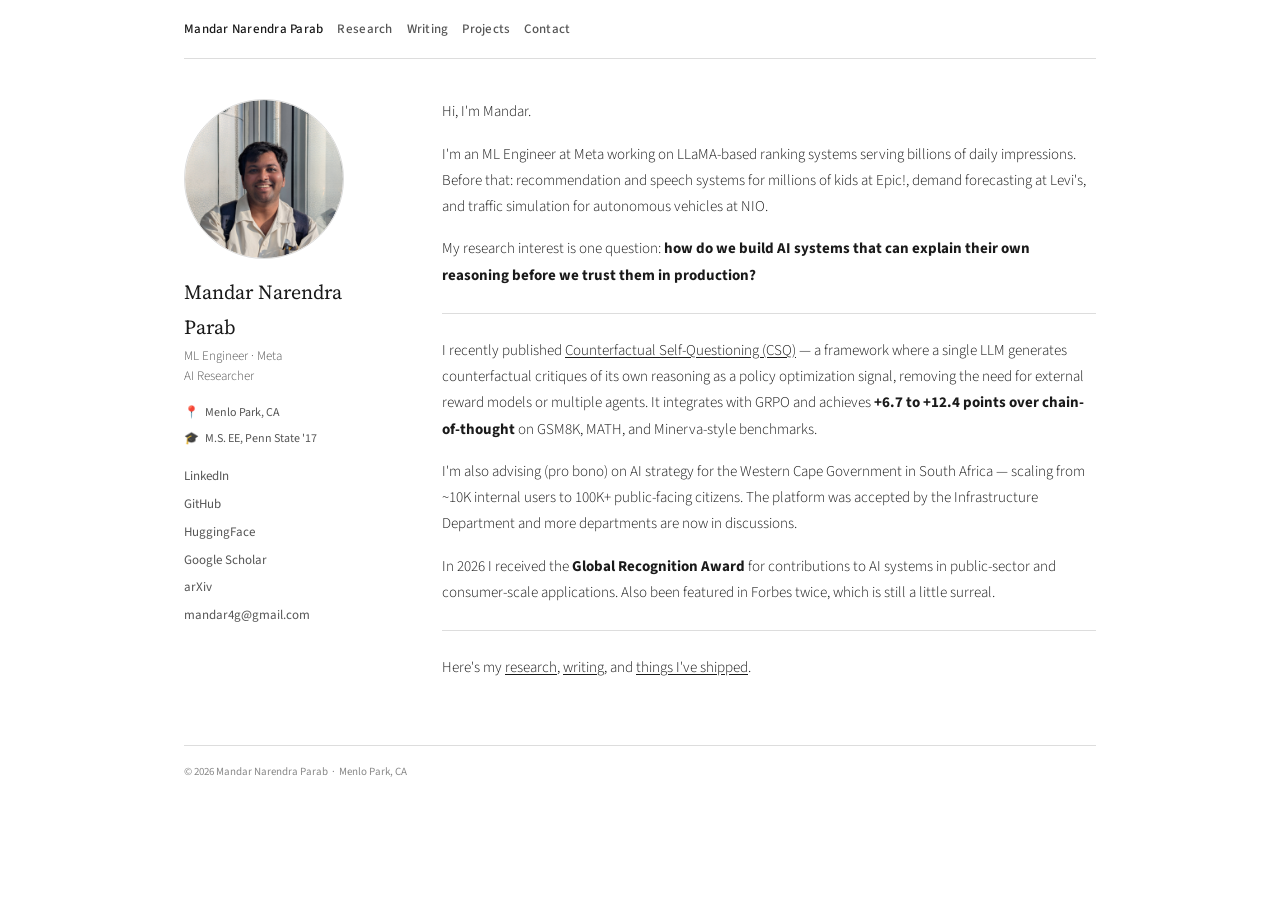
==== commit f2438a22: "add profile image" ====
--- a/index.html
+++ b/index.html
@@ -32,7 +32,7 @@
         <div class="avatar">
           <!-- Add your photo: replace the span below with
              <img src="images/profile.jpg" alt="Mandar Narendra Parab"> -->
-          <span class="avatar-initials">MP</span>
+          <img src="images/profile.jpg" alt="Mandar Narendra Parab">
         </div>
         <div class="sidebar-name">Mandar Narendra Parab</div>
         <div class="sidebar-sub">ML Engineer · Meta<br>AI Researcher</div>
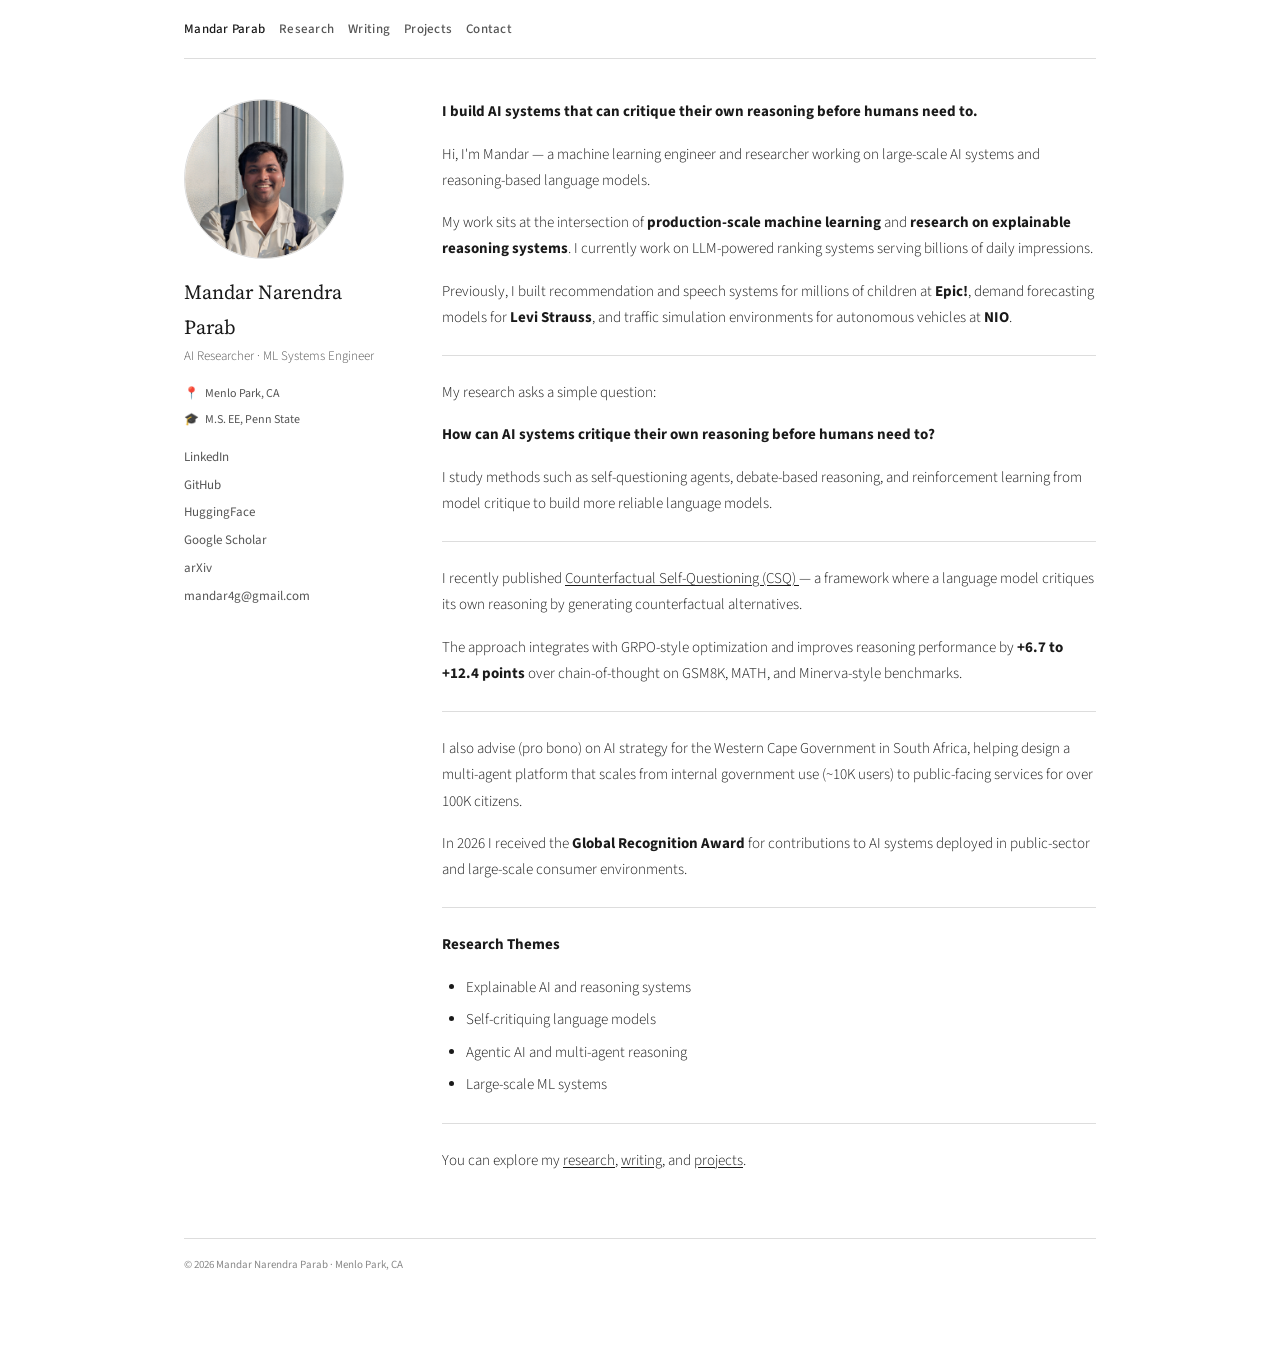
==== commit 435f0793: "update index page" ====
--- a/index.html
+++ b/index.html
@@ -4,21 +4,29 @@
 <head>
   <meta charset="UTF-8" />
   <meta name="viewport" content="width=device-width, initial-scale=1.0" />
+
   <title>Mandar Narendra Parab</title>
+
   <link rel="preconnect" href="https://fonts.googleapis.com" />
   <link rel="preconnect" href="https://fonts.gstatic.com" crossorigin />
+
   <link
     href="https://fonts.googleapis.com/css2?family=Source+Serif+4:ital,opsz,wght@0,8..60,300;0,8..60,400;1,8..60,300;1,8..60,400&family=Source+Sans+3:wght@300;400;500&display=swap"
     rel="stylesheet" />
+
   <link rel="stylesheet" href="css/style.css" />
+
 </head>
 
 <body>
+
   <div class="wrap">
+
+    <!-- NAVIGATION -->
 
     <nav class="topnav">
       <ul>
-        <li><a href="index.html" class="active">Mandar Narendra Parab</a></li>
+        <li><a href="index.html" class="active">Mandar Parab</a></li>
         <li><a href="research.html">Research</a></li>
         <li><a href="writing.html">Writing</a></li>
         <li><a href="projects.html">Projects</a></li>
@@ -26,81 +34,183 @@
       </ul>
     </nav>
 
+
     <div class="layout">
 
+      <!-- SIDEBAR -->
+
       <aside class="sidebar">
+
         <div class="avatar">
-          <!-- Add your photo: replace the span below with
-             <img src="images/profile.jpg" alt="Mandar Narendra Parab"> -->
           <img src="images/profile.jpg" alt="Mandar Narendra Parab">
         </div>
-        <div class="sidebar-name">Mandar Narendra Parab</div>
-        <div class="sidebar-sub">ML Engineer · Meta<br>AI Researcher</div>
+
+        <div class="sidebar-name">
+          Mandar Narendra Parab
+        </div>
+
+        <div class="sidebar-sub">
+          AI Researcher · ML Systems Engineer
+        </div>
+
         <div class="sidebar-meta">
-          <div class="sidebar-meta-item"><span>📍</span><span>Menlo Park, CA</span></div>
-          <div class="sidebar-meta-item"><span>🎓</span><span>M.S. EE, Penn State '17</span></div>
-        </div>
+
+          <div class="sidebar-meta-item">
+            <span>📍</span>
+            <span>Menlo Park, CA</span>
+          </div>
+
+          <div class="sidebar-meta-item">
+            <span>🎓</span>
+            <span>M.S. EE, Penn State</span>
+          </div>
+
+        </div>
+
+
         <ul class="sidebar-links">
-          <li><a href="https://www.linkedin.com/in/mandar-parab" target="_blank">LinkedIn</a></li>
+
+          <li><a href="https://www.linkedin.com/in/mandar-parab-11560974/" target="_blank">LinkedIn</a></li>
+
           <li><a href="https://github.com/m-np" target="_blank">GitHub</a></li>
+
           <li><a href="https://huggingface.co/Rzoro" target="_blank">HuggingFace</a></li>
+
           <li><a href="https://scholar.google.com/citations?user=GoEEL2kAAAAJ&hl=en" target="_blank">Google Scholar</a>
           </li>
+
           <li><a href="https://arxiv.org/abs/2601.00885" target="_blank">arXiv</a></li>
+
           <li><a href="mailto:mandar4g@gmail.com">mandar4g@gmail.com</a></li>
+
         </ul>
+
       </aside>
 
+
+
+      <!-- MAIN CONTENT -->
+
       <main class="main">
-        <p>Hi, I'm Mandar.</p>
-
-        <p>
-          I'm an ML Engineer at Meta working on LLaMA-based ranking systems serving billions of daily impressions.
-          Before that: recommendation and speech systems for millions of kids at Epic!, demand forecasting at Levi's,
-          and traffic simulation for autonomous vehicles at NIO.
-        </p>
-
-        <p>
-          My research interest is one question: <strong>how do we build AI systems that can explain their own
-            reasoning before we trust them in production?</strong>
-        </p>
-
-        <hr>
-
-        <p>
-          I recently published <a href="https://arxiv.org/abs/2601.00885" target="_blank">Counterfactual
-            Self-Questioning (CSQ)</a> — a framework where a single LLM generates counterfactual critiques of its
-          own reasoning as a policy optimization signal, removing the need for external reward models or multiple
-          agents. It integrates with GRPO and achieves <strong>+6.7 to +12.4 points over chain-of-thought</strong>
-          on GSM8K, MATH, and Minerva-style benchmarks.
-        </p>
-
-        <p>
-          I'm also advising (pro bono) on AI strategy for the Western Cape Government in South Africa — scaling
-          from ~10K internal users to 100K+ public-facing citizens. The platform was accepted by the Infrastructure
-          Department and more departments are now in discussions.
-        </p>
-
-        <p>
-          In 2026 I received the <strong>Global Recognition Award</strong> for contributions to AI systems in
-          public-sector and consumer-scale applications. Also been featured in Forbes twice, which is still
-          a little surreal.
-        </p>
-
-        <hr>
-
-        <p>
-          Here's my <a href="research.html">research</a>,
+
+        <p><strong>I build AI systems that can critique their own reasoning before humans need to.</strong></p>
+
+
+        <p>
+          Hi, I'm Mandar — a machine learning engineer and researcher working on large-scale AI systems and
+          reasoning-based language models.
+        </p>
+
+
+        <p>
+          My work sits at the intersection of <strong>production-scale machine learning</strong> and
+          <strong>research on explainable reasoning systems</strong>.
+          I currently work on LLM-powered ranking systems serving billions of daily impressions.
+        </p>
+
+
+        <p>
+          Previously, I built recommendation and speech systems for millions of children at
+          <strong>Epic!</strong>, demand forecasting models for <strong>Levi Strauss</strong>,
+          and traffic simulation environments for autonomous vehicles at <strong>NIO</strong>.
+        </p>
+
+
+        <hr>
+
+
+        <p>
+          My research asks a simple question:
+        </p>
+
+        <p>
+          <strong>How can AI systems critique their own reasoning before humans need to?</strong>
+        </p>
+
+
+        <p>
+          I study methods such as self-questioning agents, debate-based reasoning, and reinforcement
+          learning from model critique to build more reliable language models.
+        </p>
+
+
+        <hr>
+
+
+        <p>
+          I recently published
+          <a href="https://arxiv.org/abs/2601.00885" target="_blank">
+            Counterfactual Self-Questioning (CSQ)
+          </a>
+          — a framework where a language model critiques its own reasoning by generating
+          counterfactual alternatives.
+        </p>
+
+
+        <p>
+          The approach integrates with GRPO-style optimization and improves reasoning performance
+          by <strong>+6.7 to +12.4 points</strong> over chain-of-thought on GSM8K, MATH,
+          and Minerva-style benchmarks.
+        </p>
+
+
+        <hr>
+
+
+        <p>
+          I also advise (pro bono) on AI strategy for the Western Cape Government in South Africa,
+          helping design a multi-agent platform that scales from internal government use
+          (~10K users) to public-facing services for over 100K citizens.
+        </p>
+
+
+        <p>
+          In 2026 I received the <strong>Global Recognition Award</strong> for contributions to AI systems
+          deployed in public-sector and large-scale consumer environments.
+        </p>
+
+
+        <hr>
+
+
+        <p><strong>Research Themes</strong></p>
+
+        <ul>
+
+          <li>Explainable AI and reasoning systems</li>
+
+          <li>Self-critiquing language models</li>
+
+          <li>Agentic AI and multi-agent reasoning</li>
+
+          <li>Large-scale ML systems</li>
+
+        </ul>
+
+
+        <hr>
+
+
+        <p>
+          You can explore my
+          <a href="research.html">research</a>,
           <a href="writing.html">writing</a>,
-          and <a href="projects.html">things I've shipped</a>.
-        </p>
+          and <a href="projects.html">projects</a>.
+        </p>
+
+
       </main>
 
     </div>
 
-    <div class="footer">&copy; 2026 Mandar Narendra Parab &nbsp;·&nbsp; Menlo Park, CA</div>
+
+    <div class="footer">
+      &copy; 2026 Mandar Narendra Parab · Menlo Park, CA
+    </div>
+
 
   </div>
+
 </body>
 
 </html>
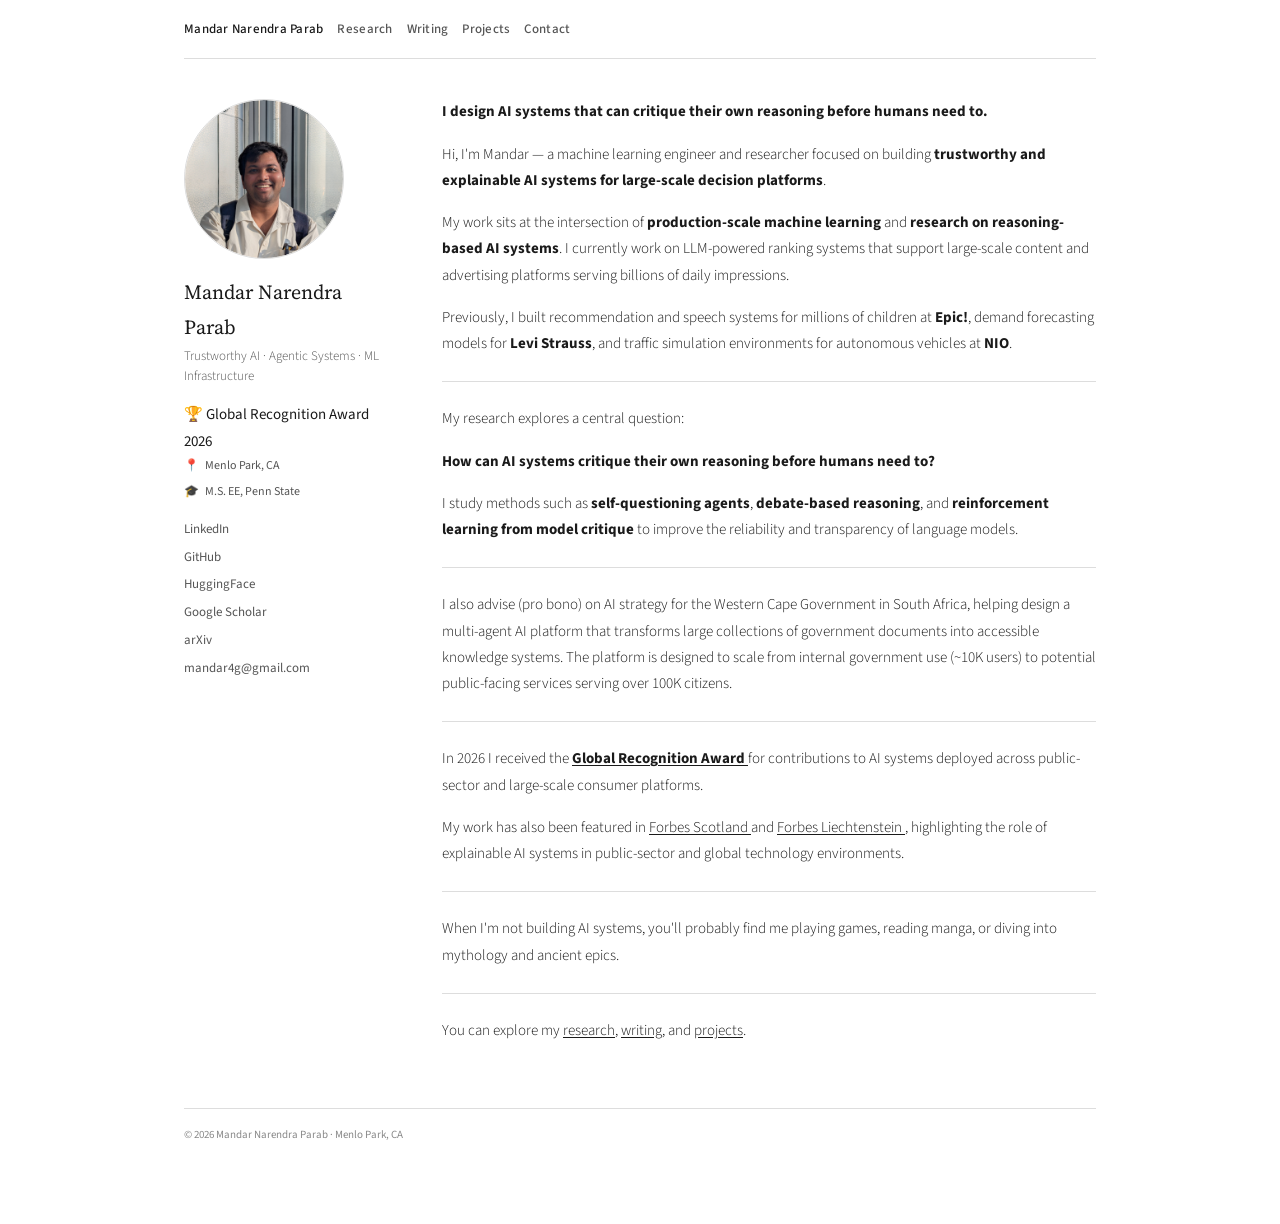
==== commit ec8f6cc1: "Final edits" ====
--- a/index.html
+++ b/index.html
@@ -2,6 +2,7 @@
 <html lang="en">
 
 <head>
+
   <meta charset="UTF-8" />
   <meta name="viewport" content="width=device-width, initial-scale=1.0" />
 
@@ -18,15 +19,17 @@
 
 </head>
 
+
 <body>
 
   <div class="wrap">
+
 
     <!-- NAVIGATION -->
 
     <nav class="topnav">
       <ul>
-        <li><a href="index.html" class="active">Mandar Parab</a></li>
+        <li><a href="index.html" class="active">Mandar Narendra Parab</a></li>
         <li><a href="research.html">Research</a></li>
         <li><a href="writing.html">Writing</a></li>
         <li><a href="projects.html">Projects</a></li>
@@ -35,7 +38,9 @@
     </nav>
 
 
+
     <div class="layout">
+
 
       <!-- SIDEBAR -->
 
@@ -50,7 +55,11 @@
         </div>
 
         <div class="sidebar-sub">
-          AI Researcher · ML Systems Engineer
+          Trustworthy AI · Agentic Systems · ML Infrastructure
+        </div>
+
+        <div class="sidebar-award">
+          🏆 Global Recognition Award 2026
         </div>
 
         <div class="sidebar-meta">
@@ -93,19 +102,21 @@
 
       <main class="main">
 
-        <p><strong>I build AI systems that can critique their own reasoning before humans need to.</strong></p>
-
-
-        <p>
-          Hi, I'm Mandar — a machine learning engineer and researcher working on large-scale AI systems and
-          reasoning-based language models.
+
+        <p><strong>I design AI systems that can critique their own reasoning before humans need to.</strong></p>
+
+
+        <p>
+          Hi, I'm Mandar — a machine learning engineer and researcher focused on building
+          <strong>trustworthy and explainable AI systems for large-scale decision platforms</strong>.
         </p>
 
 
         <p>
           My work sits at the intersection of <strong>production-scale machine learning</strong> and
-          <strong>research on explainable reasoning systems</strong>.
-          I currently work on LLM-powered ranking systems serving billions of daily impressions.
+          <strong>research on reasoning-based AI systems</strong>. I currently work on LLM-powered
+          ranking systems that support large-scale content and advertising platforms
+          serving billions of daily impressions.
         </p>
 
 
@@ -120,8 +131,9 @@
 
 
         <p>
-          My research asks a simple question:
-        </p>
+          My research explores a central question:
+        </p>
+
 
         <p>
           <strong>How can AI systems critique their own reasoning before humans need to?</strong>
@@ -129,64 +141,57 @@
 
 
         <p>
-          I study methods such as self-questioning agents, debate-based reasoning, and reinforcement
-          learning from model critique to build more reliable language models.
-        </p>
-
-
-        <hr>
-
-
-        <p>
-          I recently published
-          <a href="https://arxiv.org/abs/2601.00885" target="_blank">
-            Counterfactual Self-Questioning (CSQ)
+          I study methods such as <strong>self-questioning agents</strong>,
+          <strong>debate-based reasoning</strong>, and
+          <strong>reinforcement learning from model critique</strong>
+          to improve the reliability and transparency of language models.
+        </p>
+
+
+        <hr>
+
+
+        <p>
+          I also advise (pro bono) on AI strategy for the Western Cape Government in South Africa,
+          helping design a multi-agent AI platform that transforms large collections of
+          government documents into accessible knowledge systems. The platform is designed
+          to scale from internal government use (~10K users) to potential public-facing
+          services serving over 100K citizens.
+        </p>
+
+        <hr>
+
+
+        <p>
+          In 2026 I received the
+          <a href="https://globalrecognitionawards.org/winners/2026/mandar-narendra-parab-recognized-with-a-2026-global-recognition-award/"
+            target="_blank">
+            <strong>Global Recognition Award</strong>
           </a>
-          — a framework where a language model critiques its own reasoning by generating
-          counterfactual alternatives.
-        </p>
-
-
-        <p>
-          The approach integrates with GRPO-style optimization and improves reasoning performance
-          by <strong>+6.7 to +12.4 points</strong> over chain-of-thought on GSM8K, MATH,
-          and Minerva-style benchmarks.
-        </p>
-
-
-        <hr>
-
-
-        <p>
-          I also advise (pro bono) on AI strategy for the Western Cape Government in South Africa,
-          helping design a multi-agent platform that scales from internal government use
-          (~10K users) to public-facing services for over 100K citizens.
-        </p>
-
-
-        <p>
-          In 2026 I received the <strong>Global Recognition Award</strong> for contributions to AI systems
-          deployed in public-sector and large-scale consumer environments.
-        </p>
-
-
-        <hr>
-
-
-        <p><strong>Research Themes</strong></p>
-
-        <ul>
-
-          <li>Explainable AI and reasoning systems</li>
-
-          <li>Self-critiquing language models</li>
-
-          <li>Agentic AI and multi-agent reasoning</li>
-
-          <li>Large-scale ML systems</li>
-
-        </ul>
-
+          for contributions to AI systems deployed across public-sector and large-scale
+          consumer platforms.
+        </p>
+
+
+        <p>
+          My work has also been featured in
+          <a href="https://forbesscotland.com/how-mandar-narendra-parab-builds-ai-that-serves-citizens-and-children/"
+            target="_blank">
+            Forbes Scotland
+          </a>
+          and
+          <a href="https://forbesliechtenstein.com/mandar-narendra-parab-on-designing-ai-systems-that-can-be-held-accountable/"
+            target="_blank">
+            Forbes Liechtenstein
+          </a>,
+          highlighting the role of explainable AI systems in public-sector and global
+          technology environments.
+        </p>
+
+        <hr>
+
+        <p> When I'm not building AI systems, you'll probably find me playing games, reading manga, or diving into
+          mythology and ancient epics.</p>
 
         <hr>
 
@@ -198,8 +203,8 @@
           and <a href="projects.html">projects</a>.
         </p>
 
-
       </main>
+
 
     </div>
 
@@ -211,6 +216,7 @@
 
   </div>
 
+
 </body>
 
 </html>
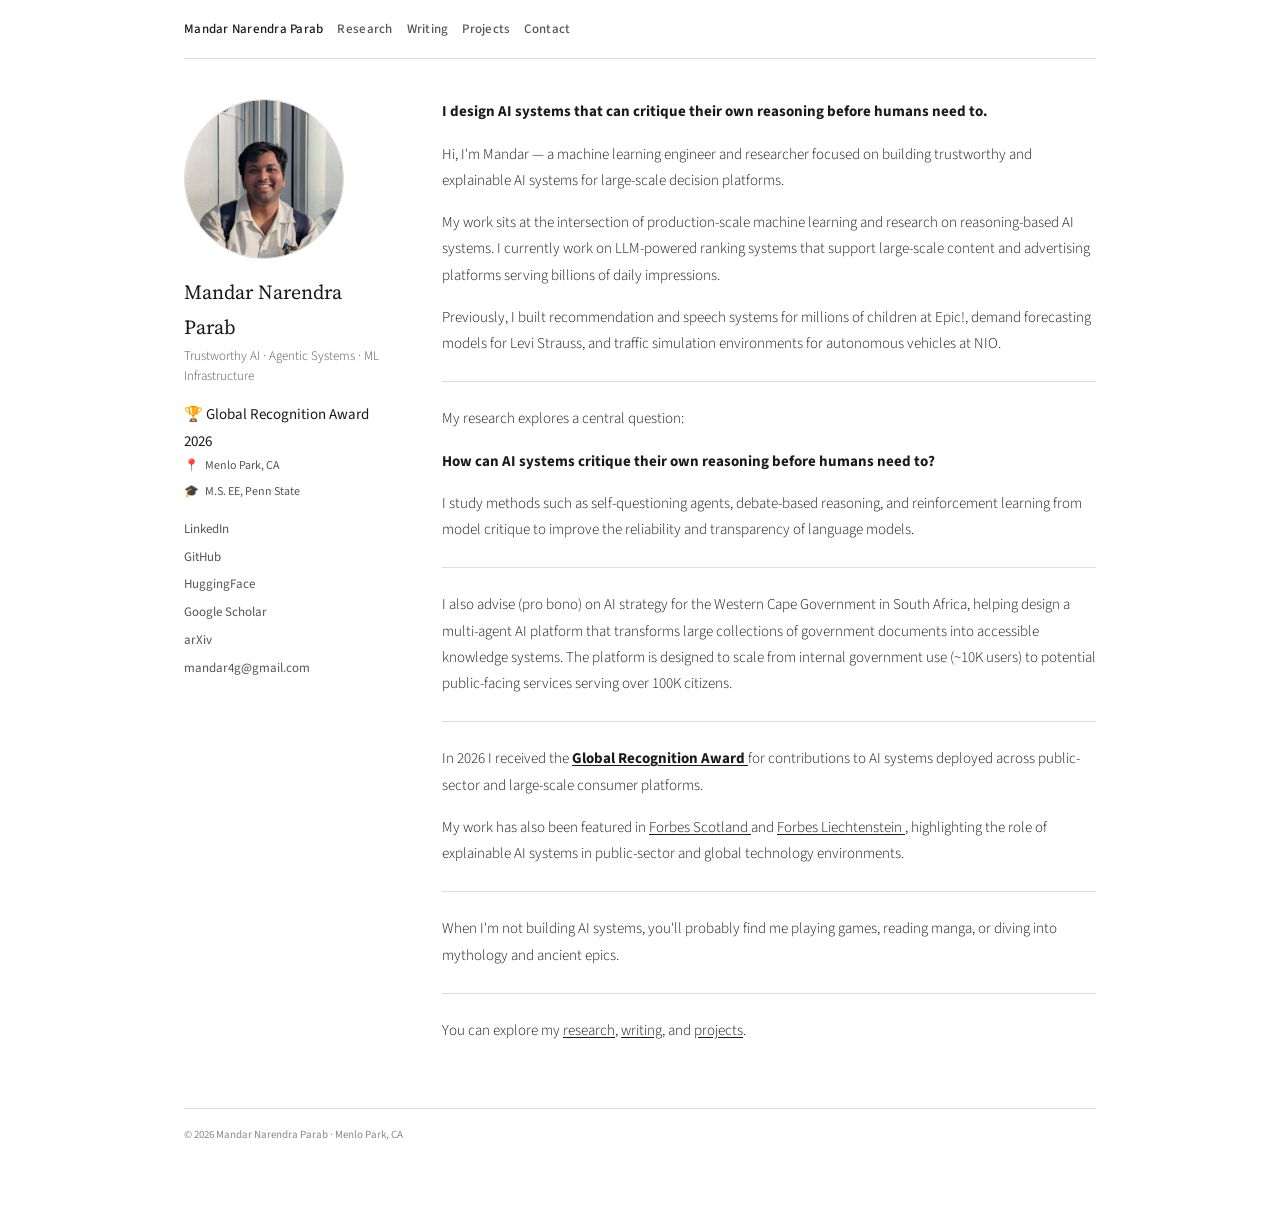
==== commit 4443f610: "trim bold overuse" ====
--- a/index.html
+++ b/index.html
@@ -108,13 +108,13 @@
 
         <p>
           Hi, I'm Mandar — a machine learning engineer and researcher focused on building
-          <strong>trustworthy and explainable AI systems for large-scale decision platforms</strong>.
-        </p>
-
-
-        <p>
-          My work sits at the intersection of <strong>production-scale machine learning</strong> and
-          <strong>research on reasoning-based AI systems</strong>. I currently work on LLM-powered
+          trustworthy and explainable AI systems for large-scale decision platforms</strong>.
+        </p>
+
+
+        <p>
+          My work sits at the intersection of production-scale machine learning and
+          research on reasoning-based AI systems. I currently work on LLM-powered
           ranking systems that support large-scale content and advertising platforms
           serving billions of daily impressions.
         </p>
@@ -122,8 +122,8 @@
 
         <p>
           Previously, I built recommendation and speech systems for millions of children at
-          <strong>Epic!</strong>, demand forecasting models for <strong>Levi Strauss</strong>,
-          and traffic simulation environments for autonomous vehicles at <strong>NIO</strong>.
+          Epic!, demand forecasting models for Levi Strauss,
+          and traffic simulation environments for autonomous vehicles at NIO.
         </p>
 
 
@@ -141,9 +141,9 @@
 
 
         <p>
-          I study methods such as <strong>self-questioning agents</strong>,
-          <strong>debate-based reasoning</strong>, and
-          <strong>reinforcement learning from model critique</strong>
+          I study methods such as self-questioning agents,
+          debate-based reasoning, and
+          reinforcement learning from model critique
           to improve the reliability and transparency of language models.
         </p>
 
